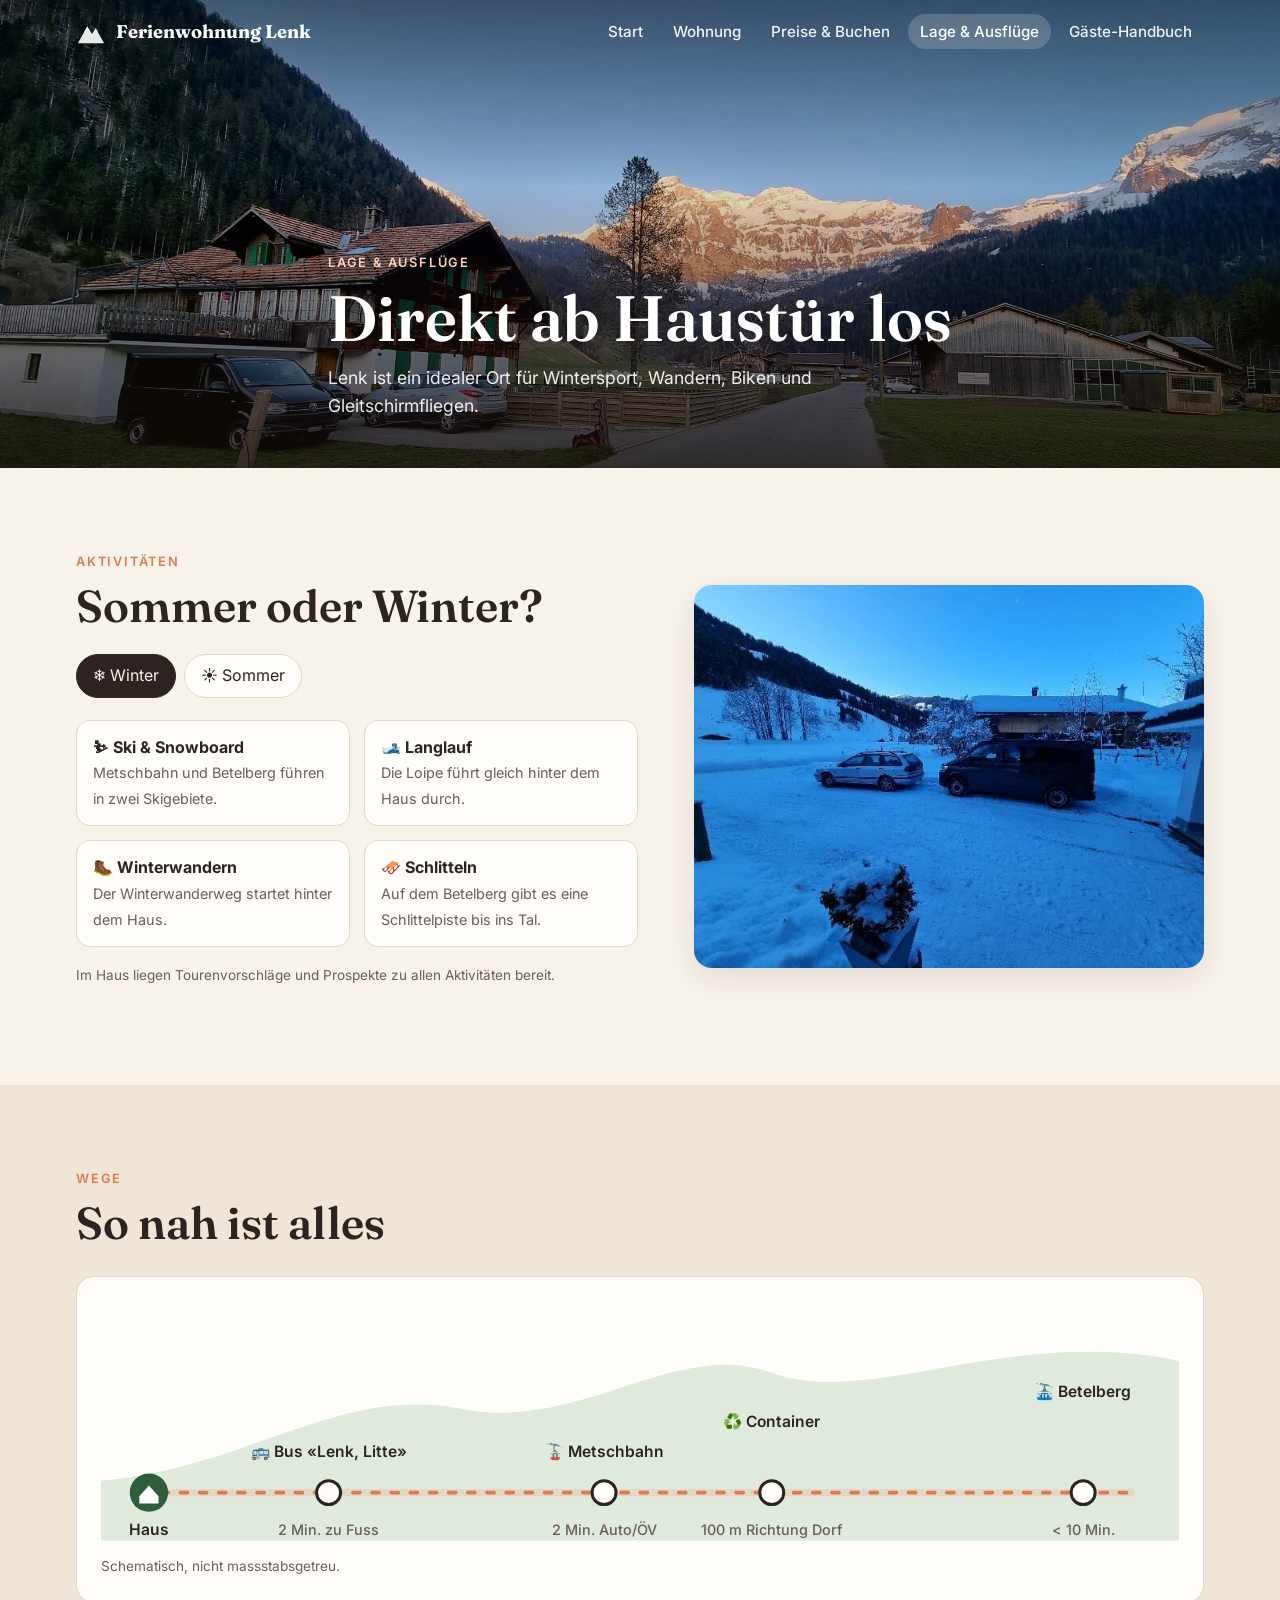
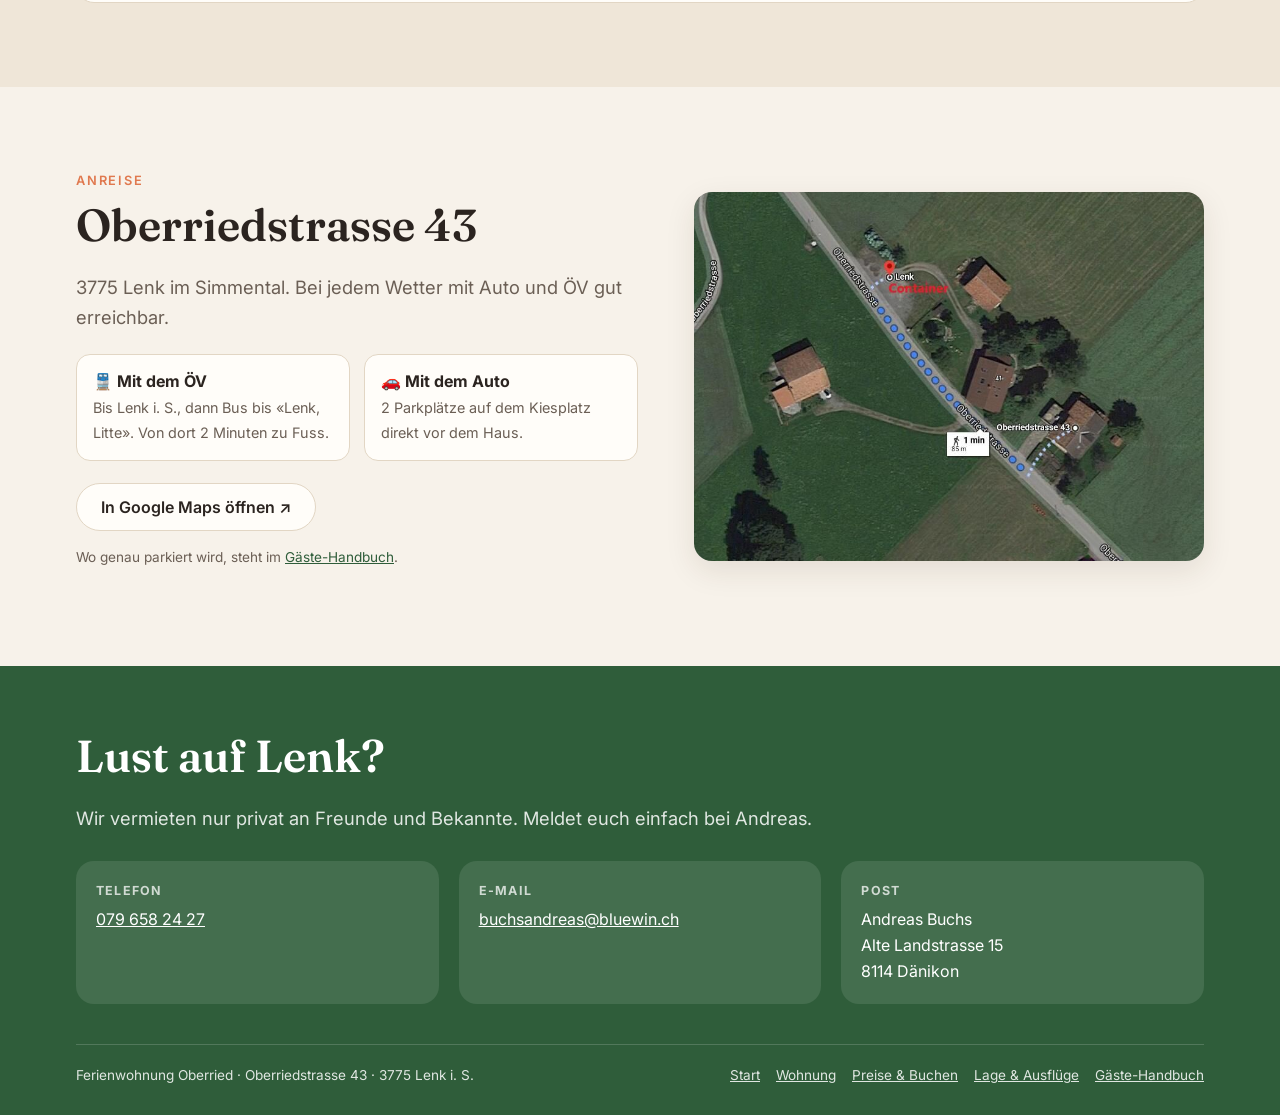
==== lage.html @ 3b45981b "Mehrseitige Webseite und Gäste-Handbuch mit Suche, Tags und Illustrationen - Aufteilung in Start, Wo" ====
<!doctype html>
<html lang="de-CH">
<head>
<meta charset="utf-8">
<meta name="viewport" content="width=device-width, initial-scale=1">
<title>Lage &amp; Ausflüge · Ferienwohnung Lenk</title>
<meta name="description" content="Oberried, Lenk im Simmental: Langlaufloipe hinter dem Haus, Metschbahn in 2 Minuten, Betelberg in unter 10 Minuten.">
<link rel="icon" href="data:image/svg+xml,<svg xmlns='http://www.w3.org/2000/svg' viewBox='0 0 64 64'><path d='M4 56 24 20l10 16 8-12 18 32Z' fill='%232f5d3a'/><path d='m24 20 6 10-6-2-6 4Z' fill='%23fff'/></svg>">
<link rel="preconnect" href="https://fonts.googleapis.com">
<link rel="preconnect" href="https://fonts.gstatic.com" crossorigin>
<link href="https://fonts.googleapis.com/css2?family=Fraunces:opsz,wght@9..144,500;9..144,600;9..144,700&family=Inter:wght@400;500;600;700&display=swap" rel="stylesheet">
<link rel="stylesheet" href="assets/css/site.css">
<style>
.dist{margin-top:28px}
.dist svg{width:100%;height:auto}
[data-season]{display:none}
.show-sommer [data-season="sommer"],.show-winter [data-season="winter"]{display:grid}
</style>
</head>
<body data-page="lage">

<header class="banner">
  <img src="assets/img/hero.jpg" alt="Blick vom Haus auf die Berge" style="object-position:60% 35%">
  <div class="wrap">
    <div class="eyebrow">Lage &amp; Ausflüge</div>
    <h1>Direkt ab Haustür los</h1>
    <p>Lenk ist ein idealer Ort für Wintersport, Wandern, Biken und Gleitschirmfliegen.</p>
  </div>
</header>

<main>
<section>
  <div class="wrap split">
    <div class="reveal">
      <div class="eyebrow">Aktivitäten</div>
      <h2>Sommer oder Winter?</h2>
      <div class="season" role="group" aria-label="Jahreszeit">
        <button type="button" data-s="winter" aria-pressed="true">❄️ Winter</button>
        <button type="button" data-s="sommer" aria-pressed="false">☀️ Sommer</button>
      </div>
      <div id="acts" class="show-winter">
        <div class="act" data-season="winter">
          <div><b>⛷ Ski &amp; Snowboard</b><span>Metschbahn und Betelberg führen in zwei Skigebiete.</span></div>
          <div><b>🎿 Langlauf</b><span>Die Loipe führt gleich hinter dem Haus durch.</span></div>
          <div><b>🥾 Winterwandern</b><span>Der Winterwanderweg startet hinter dem Haus.</span></div>
          <div><b>🛷 Schlitteln</b><span>Auf dem Betelberg gibt es eine Schlittelpiste bis ins Tal.</span></div>
        </div>
        <div class="act" data-season="sommer">
          <div><b>🥾 Wandern</b><span>Direkt ab Haus oder mit einer der beiden Bergbahnen.</span></div>
          <div><b>🚵 Biken</b><span>Bikes haben Platz im alten Stall.</span></div>
          <div><b>🪂 Gleitschirm</b><span>Lenk ist ein beliebter Startort.</span></div>
          <div><b>🏊 Hallenbad &amp; Boulder</b><span>Vergünstigt mit der Simmental Card.</span></div>
        </div>
      </div>
      <p class="small" style="margin-top:18px">Im Haus liegen Tourenvorschläge und Prospekte zu allen Aktivitäten bereit.</p>
    </div>
    <div class="photo reveal" id="seasonPhoto" data-zoom><img src="assets/img/parkplatz-winter.jpg" alt="Haus im Winter"></div>
  </div>
</section>

<section class="alt">
  <div class="wrap">
    <div class="eyebrow">Wege</div>
    <h2>So nah ist alles</h2>
    <div class="dist card reveal">
      <svg viewBox="0 0 900 200" role="img" aria-label="Distanzen ab dem Haus">
        <path d="M0 150 C120 140 200 70 300 90 S480 30 560 60 S760 20 900 50 V200 H0Z" fill="var(--green-soft)"/>
        <path d="M40 160 H860" stroke="var(--line)" stroke-width="6" stroke-linecap="round"/>
        <path d="M40 160 H860" stroke="var(--glow)" stroke-width="3" stroke-dasharray="6 10" stroke-linecap="round">
          <animate attributeName="stroke-dashoffset" from="0" to="-32" dur="1.2s" repeatCount="indefinite"/>
        </path>
        <g transform="translate(40 160)"><circle r="16" fill="var(--green)"/><path d="M-8 3 0-6 8 3v6h-16Z" fill="#fff"/></g>
        <text x="40" y="195" text-anchor="middle" class="t" style="font:600 13px Inter;fill:var(--ink)">Haus</text>
        <g transform="translate(190 160)"><circle r="10" fill="var(--card)" stroke="var(--ink)" stroke-width="2.5"/></g>
        <text x="190" y="130" text-anchor="middle" style="font:600 13px Inter;fill:var(--ink)">🚌 Bus «Lenk, Litte»</text>
        <text x="190" y="195" text-anchor="middle" style="font:500 12px Inter;fill:var(--muted)">2 Min. zu Fuss</text>
        <g transform="translate(420 160)"><circle r="10" fill="var(--card)" stroke="var(--ink)" stroke-width="2.5"/></g>
        <text x="420" y="130" text-anchor="middle" style="font:600 13px Inter;fill:var(--ink)">🚡 Metschbahn</text>
        <text x="420" y="195" text-anchor="middle" style="font:500 12px Inter;fill:var(--muted)">2 Min. Auto/ÖV</text>
        <g transform="translate(560 160)"><circle r="10" fill="var(--card)" stroke="var(--ink)" stroke-width="2.5"/></g>
        <text x="560" y="105" text-anchor="middle" style="font:600 13px Inter;fill:var(--ink)">♻️ Container</text>
        <text x="560" y="195" text-anchor="middle" style="font:500 12px Inter;fill:var(--muted)">100 m Richtung Dorf</text>
        <g transform="translate(820 160)"><circle r="10" fill="var(--card)" stroke="var(--ink)" stroke-width="2.5"/></g>
        <text x="820" y="80" text-anchor="middle" style="font:600 13px Inter;fill:var(--ink)">🚠 Betelberg</text>
        <text x="820" y="195" text-anchor="middle" style="font:500 12px Inter;fill:var(--muted)">&lt; 10 Min.</text>
      </svg>
      <p class="small" style="margin:8px 0 0">Schematisch, nicht massstabsgetreu.</p>
    </div>
  </div>
</section>

<section>
  <div class="wrap split">
    <div class="reveal">
      <div class="eyebrow">Anreise</div>
      <h2>Oberriedstrasse 43</h2>
      <p class="lead">3775 Lenk im Simmental. Bei jedem Wetter mit Auto und ÖV gut erreichbar.</p>
      <div class="act">
        <div><b>🚆 Mit dem ÖV</b><span>Bis Lenk i. S., dann Bus bis «Lenk, Litte». Von dort 2 Minuten zu Fuss.</span></div>
        <div><b>🚗 Mit dem Auto</b><span>2 Parkplätze auf dem Kiesplatz direkt vor dem Haus.</span></div>
      </div>
      <p style="margin-top:22px"><a class="btn btn-soft" href="https://www.google.com/maps/search/?api=1&query=Oberriedstrasse+43%2C+3775+Lenk" target="_blank" rel="noopener">In Google Maps öffnen ↗</a></p>
      <p class="small">Wo genau parkiert wird, steht im <a href="anleitung.html#parkieren">Gäste-Handbuch</a>.</p>
    </div>
    <div class="photo reveal" data-zoom><img src="assets/img/lageplan.jpg" alt="Luftbild mit Haus und Umgebung" loading="lazy"></div>
  </div>
</section>
</main>

<script src="assets/js/site.js"></script>
<script>
const acts=document.getElementById('acts'),ph=document.querySelector('#seasonPhoto img');
document.querySelectorAll('.season button').forEach(b=>b.onclick=()=>{
  document.querySelectorAll('.season button').forEach(x=>x.setAttribute('aria-pressed',x===b));
  acts.className='show-'+b.dataset.s;
  ph.src=b.dataset.s==='winter'?'assets/img/parkplatz-winter.jpg':'assets/img/parkplatz-sommer.jpg';
  ph.alt=b.dataset.s==='winter'?'Haus im Winter':'Haus im Sommer';
});
</script>
</body>
</html>
---- assets/css/site.css ----
:root{
  --bg:#f7f2ea; --bg-alt:#efe6d8; --card:#fffdf9; --ink:#2b2420; --muted:#6b5f55;
  --wood:#7a4a2a; --wood-l:#d9a46f; --wood-xl:#ecd2ae; --green:#2f5d3a; --green-l:#4f8a5b; --green-soft:#dfe9dc;
  --glow:#e0794f; --flame:#f2a33a; --line:#e2d6c4; --steel:#8f979c; --steel-d:#4d5357; --enamel:#7d2a26;
  --water:#6fa8d6; --water-hot:#e88a6a; --snow:#ffffff; --sky:#cfe3ef;
  --warn-bg:#fdebe2; --warn-ink:#8a3415; --ok:#2f7d46; --shadow:0 10px 30px rgba(60,40,20,.10);
  --radius:18px;
}
@media (prefers-color-scheme: dark){
  :root:not([data-theme="light"]){
    --bg:#1a1714; --bg-alt:#221e1a; --card:#2a2520; --ink:#f1e9df; --muted:#b5a898;
    --wood:#d79a6a; --wood-l:#8a5c38; --wood-xl:#4a3626; --green:#8fc59b; --green-l:#5f9c6b; --green-soft:#24362a;
    --glow:#f09a72; --flame:#f5b24a; --line:#3b342d; --steel:#6d757a; --steel-d:#a9b0b4; --enamel:#a8443d;
    --water:#4f87b3; --water-hot:#c66f52; --snow:#e8eef2; --sky:#22313b;
    --warn-bg:#3a2219; --warn-ink:#f4b08f; --ok:#7fd29a; --shadow:0 10px 30px rgba(0,0,0,.35);
  }
}
:root[data-theme="dark"]{
  --bg:#1a1714; --bg-alt:#221e1a; --card:#2a2520; --ink:#f1e9df; --muted:#b5a898;
  --wood:#d79a6a; --wood-l:#8a5c38; --wood-xl:#4a3626; --green:#8fc59b; --green-l:#5f9c6b; --green-soft:#24362a;
  --glow:#f09a72; --flame:#f5b24a; --line:#3b342d; --steel:#6d757a; --steel-d:#a9b0b4; --enamel:#a8443d;
  --water:#4f87b3; --water-hot:#c66f52; --snow:#e8eef2; --sky:#22313b;
  --warn-bg:#3a2219; --warn-ink:#f4b08f; --ok:#7fd29a; --shadow:0 10px 30px rgba(0,0,0,.35);
}
*{box-sizing:border-box}
html{scroll-behavior:smooth;scroll-padding-top:80px}
body{margin:0;background:var(--bg);color:var(--ink);font:16px/1.6 Inter,system-ui,sans-serif;-webkit-font-smoothing:antialiased}
img{max-width:100%;display:block}
a{color:var(--green)}
h1,h2,h3{font-family:Fraunces,Georgia,serif;line-height:1.15;margin:0 0 .5em;font-weight:600}
h2{font-size:clamp(1.9rem,4vw,2.8rem)}
h3{font-size:1.3rem}
.wrap{max-width:1160px;margin:0 auto;padding:0 16px}
section{padding:84px 0}
.eyebrow{font-size:.8rem;letter-spacing:.14em;text-transform:uppercase;color:var(--glow);font-weight:600;margin-bottom:.6em}
.lead{font-size:1.15rem;color:var(--muted);max-width:62ch}
.small{font-size:.85rem;color:var(--muted)}
.alt{background:var(--bg-alt)}

/* ---------- Nav ---------- */
.nav{position:fixed;inset:0 0 auto 0;z-index:50;transition:background .3s,box-shadow .3s}
.nav .wrap{display:flex;align-items:center;gap:16px;height:64px}
.brand{display:flex;align-items:center;gap:10px;font-family:Fraunces,serif;font-weight:700;font-size:1.15rem;color:#fff;text-decoration:none;margin-right:auto;white-space:nowrap}
.brand svg{width:30px;height:30px}
.nav ul{display:flex;gap:6px;list-style:none;margin:0;padding:0}
.nav a.l{color:#fff;text-decoration:none;font-weight:500;font-size:.95rem;padding:8px 12px;border-radius:999px;opacity:.92}
.nav a.l:hover{opacity:1;background:rgba(255,255,255,.12)}
.nav a.l[aria-current="page"]{background:rgba(255,255,255,.18);opacity:1}
.nav a.l.cta{background:var(--glow);color:#fff}
.nav.solid,.solid-nav .nav{background:color-mix(in srgb,var(--bg) 92%,transparent);backdrop-filter:blur(10px);box-shadow:0 1px 0 var(--line)}
.nav.solid .brand,.nav.solid a.l,.solid-nav .nav .brand,.solid-nav .nav a.l{color:var(--ink)}
.nav.solid a.l:hover,.solid-nav .nav a.l:hover{background:var(--bg-alt)}
.nav.solid a.l[aria-current="page"],.solid-nav .nav a.l[aria-current="page"]{background:var(--bg-alt);color:var(--wood)}
.nav.solid a.l.cta,.solid-nav .nav a.l.cta{background:var(--glow);color:#fff}
.menu-btn{display:none;background:none;border:0;font-size:1.6rem;cursor:pointer;color:#fff}
.nav.solid .menu-btn,.solid-nav .menu-btn{color:var(--ink)}
@media (max-width:900px){
  .menu-btn{display:block}
  .nav ul{position:absolute;top:64px;left:0;right:0;flex-direction:column;gap:0;background:var(--bg);box-shadow:var(--shadow);display:none;padding:8px}
  .nav ul.open{display:flex}
  .nav ul a.l{display:block;color:var(--ink)!important;border-radius:10px;padding:12px 14px}
}

/* ---------- Buttons ---------- */
.btn{display:inline-flex;align-items:center;gap:8px;border:0;border-radius:999px;padding:13px 24px;font:600 1rem Inter,sans-serif;text-decoration:none;cursor:pointer;transition:transform .15s,box-shadow .15s,background .15s}
.btn:hover{transform:translateY(-2px)}
.btn-primary{background:var(--glow);color:#fff;box-shadow:0 8px 24px rgba(224,121,79,.3)}
.btn-ghost{background:rgba(255,255,255,.14);color:#fff;border:1px solid rgba(255,255,255,.5)}
.btn-soft{background:var(--card);color:var(--ink);border:1px solid var(--line)}
.btn:disabled{opacity:.55;cursor:not-allowed;transform:none;box-shadow:none}
.btn-sm{padding:8px 14px;font-size:.88rem}

/* ---------- Hero (Startseite) ---------- */
.hero{position:relative;min-height:100svh;display:flex;align-items:flex-end;color:#fff;padding:0 0 9vh;overflow:hidden;isolation:isolate}
.hero>img{position:absolute;inset:0;width:100%;height:100%;object-fit:cover;object-position:60% 40%;z-index:-2;transform:scale(1.05);animation:zoom 18s ease-out forwards}
@keyframes zoom{to{transform:scale(1)}}
.hero::after{content:"";position:absolute;inset:0;z-index:-1;background:linear-gradient(180deg,rgba(0,0,0,.45) 0%,rgba(0,0,0,0) 30%,rgba(0,0,0,.15) 55%,rgba(20,12,6,.78) 100%)}
.hero h1{font-size:clamp(2.6rem,7vw,5.2rem);max-width:13ch;margin-bottom:.25em;text-shadow:0 2px 20px rgba(0,0,0,.3)}
.hero p.sub{font-family:Fraunces,serif;font-style:italic;font-size:clamp(1.15rem,2.4vw,1.5rem);margin:0 0 1.6em;opacity:.95}
.pill-row{display:flex;flex-wrap:wrap;gap:10px;margin-bottom:28px}
.pill{background:rgba(255,255,255,.16);border:1px solid rgba(255,255,255,.35);backdrop-filter:blur(6px);padding:6px 14px;border-radius:999px;font-size:.9rem}
.private{position:absolute;top:84px;right:16px;background:var(--green);color:#fff;font-size:.8rem;font-weight:600;padding:6px 12px;border-radius:999px}
:root[data-theme="dark"] .private{color:#14251a}
@media (prefers-color-scheme: dark){:root:not([data-theme="light"]) .private{color:#14251a}}

/* ---------- Banner (Unterseiten) ---------- */
.banner{position:relative;min-height:52vh;display:flex;align-items:flex-end;color:#fff;padding:120px 0 48px;isolation:isolate;overflow:hidden}
.banner>img{position:absolute;inset:0;width:100%;height:100%;object-fit:cover;z-index:-2}
.banner::after{content:"";position:absolute;inset:0;z-index:-1;background:linear-gradient(180deg,rgba(0,0,0,.5),rgba(0,0,0,.1) 40%,rgba(20,12,6,.75))}
.banner h1{font-size:clamp(2.3rem,6vw,4rem);margin:0}
.banner p{max-width:56ch;font-size:1.1rem;opacity:.92;margin:.5em 0 0}
.banner .eyebrow{color:#ffd2bd}

/* ---------- Layout-Bausteine ---------- */
.split{display:grid;grid-template-columns:1.1fr 1fr;gap:56px;align-items:center}
@media (max-width:860px){.split{grid-template-columns:1fr;gap:32px}}
.photo{border-radius:var(--radius);overflow:hidden;box-shadow:var(--shadow)}
.photo img{width:100%;height:100%;object-fit:cover}
.quote{border-left:3px solid var(--glow);padding-left:16px;font-family:Fraunces,serif;font-style:italic;font-size:1.1rem;color:var(--muted);margin:24px 0 0}
.facts{display:grid;grid-template-columns:repeat(4,1fr);gap:16px;margin-top:56px}
@media (max-width:760px){.facts{grid-template-columns:repeat(2,1fr)}}
.fact{background:var(--card);border:1px solid var(--line);border-radius:var(--radius);padding:20px}
.fact b{display:block;font-family:Fraunces,serif;font-size:2rem;color:var(--wood);line-height:1.1}
.fact span{color:var(--muted);font-size:.92rem}
.grid3{display:grid;grid-template-columns:repeat(3,1fr);gap:20px;margin-top:40px}
@media (max-width:900px){.grid3{grid-template-columns:repeat(2,1fr)}}
@media (max-width:560px){.grid3{grid-template-columns:1fr}}
.card{background:var(--card);border:1px solid var(--line);border-radius:var(--radius);padding:24px}
.card .ic{font-size:1.8rem;margin-bottom:8px}
.card p{margin:0;color:var(--muted)}
a.card{text-decoration:none;color:inherit;transition:transform .2s,box-shadow .2s,border-color .2s;display:block}
a.card:hover{transform:translateY(-4px);box-shadow:var(--shadow);border-color:var(--glow)}
.teaser{padding:0;overflow:hidden}
.teaser img{aspect-ratio:16/10;object-fit:cover;width:100%}
.teaser .in{padding:20px 22px 24px}
.teaser .more{display:inline-block;margin-top:12px;color:var(--glow);font-weight:600}
.gallery{display:grid;grid-template-columns:2fr 1fr 1fr;grid-template-rows:240px 240px;gap:12px;margin-top:40px}
.gallery figure{margin:0;border-radius:14px;overflow:hidden;position:relative}
.gallery figure:first-child{grid-row:span 2}
.gallery img{width:100%;height:100%;object-fit:cover;transition:transform .5s;cursor:zoom-in}
.gallery figure:hover img{transform:scale(1.04)}
.gallery figcaption{position:absolute;left:10px;bottom:10px;background:rgba(0,0,0,.55);color:#fff;font-size:.8rem;padding:3px 10px;border-radius:999px}
@media (max-width:700px){.gallery{grid-template-columns:1fr 1fr;grid-template-rows:220px 150px 150px}.gallery figure:first-child{grid-column:span 2;grid-row:auto}}
.note{background:var(--green-soft);border-radius:12px;padding:14px 16px;font-size:.93rem;margin-top:16px}
.tbl{width:100%;border-collapse:collapse;font-size:.95rem}
.tbl td{padding:9px 0;border-top:1px solid var(--line)}
.tbl td:last-child{text-align:right;font-weight:600}

/* Guide-Teaser auf der Startseite */
.guide-band{display:grid;grid-template-columns:1fr 1.1fr;gap:48px;align-items:center;background:var(--card);border:1px solid var(--line);border-radius:28px;padding:40px;box-shadow:var(--shadow)}
@media (max-width:860px){.guide-band{grid-template-columns:1fr;padding:24px}}
.guide-band ul{padding:0;list-style:none;margin:18px 0 24px}
.guide-band li{padding:6px 0 6px 28px;position:relative}
.guide-band li::before{content:"✓";position:absolute;left:0;color:var(--green);font-weight:700}

/* Preise */
.price-grid{display:grid;grid-template-columns:1fr 1fr;gap:24px;margin-top:40px}
@media (max-width:860px){.price-grid{grid-template-columns:1fr}}
.price-card{background:var(--card);border:1px solid var(--line);border-radius:var(--radius);padding:28px;box-shadow:var(--shadow)}
.price-big{display:flex;gap:28px;flex-wrap:wrap;margin:8px 0 18px}
.price-big div b{font-family:Fraunces,serif;font-size:2.6rem;color:var(--wood);line-height:1}
.price-big div span{display:block;color:var(--muted);font-size:.9rem}
.calc label,.avail label{display:block;font-size:.85rem;font-weight:600;color:var(--muted);margin-bottom:4px}
.calc .row{display:grid;grid-template-columns:repeat(3,1fr);gap:12px;margin-bottom:16px}
.calc input,.avail input,.avail select{width:100%;padding:11px 12px;border-radius:10px;border:1px solid var(--line);background:var(--bg);color:var(--ink);font:inherit}
.calc .total{display:flex;justify-content:space-between;align-items:baseline;border-top:2px solid var(--ink);padding-top:12px;margin-top:6px}
.calc .total b{font-family:Fraunces,serif;font-size:1.9rem}
.avail{position:relative;background:var(--card);border:1px dashed var(--line);border-radius:var(--radius);padding:28px;margin-top:32px}
.avail .row{display:grid;grid-template-columns:1fr 1fr 1fr auto;gap:12px;align-items:end}
.avail .row>*,.calc .row>*{min-width:0}
@media (max-width:760px){.avail .row{grid-template-columns:1fr 1fr}.avail .row .btn{grid-column:span 2;justify-content:center}}
@media (max-width:420px){.avail{padding:24px 16px}}
.avail fieldset{border:0;padding:0;margin:0;min-width:0}
.avail fieldset:disabled input,.avail fieldset:disabled select{opacity:.6}
.soon{position:absolute;top:-13px;left:24px;background:var(--glow);color:#fff;font-size:.78rem;font-weight:700;letter-spacing:.06em;text-transform:uppercase;padding:4px 12px;border-radius:999px}

/* Lage */
.act{display:grid;grid-template-columns:repeat(2,1fr);gap:14px;margin-top:22px}
@media (max-width:520px){.act{grid-template-columns:1fr}}
.act div{background:var(--card);border:1px solid var(--line);border-radius:14px;padding:14px 16px}
.act b{display:block}
.act span{color:var(--muted);font-size:.9rem}
.season{display:flex;gap:8px;margin:20px 0 0}
.season button{border:1px solid var(--line);background:var(--card);color:var(--ink);padding:8px 16px;border-radius:999px;font:inherit;cursor:pointer}
.season button[aria-pressed="true"]{background:var(--ink);color:var(--bg);border-color:var(--ink)}

/* Footer */
.site-foot{background:var(--green);color:#fff;padding:64px 0 28px}
:root[data-theme="dark"] .site-foot{background:#1f3326}
@media (prefers-color-scheme: dark){:root:not([data-theme="light"]) .site-foot{background:#1f3326}}
.site-foot a{color:#fff}
.site-foot h2{color:#fff}
.site-foot .lead{color:rgba(255,255,255,.85)}
.foot-grid{display:grid;grid-template-columns:repeat(3,1fr);gap:20px;margin-top:28px}
@media (max-width:760px){.foot-grid{grid-template-columns:1fr}}
.foot-grid div{background:rgba(255,255,255,.1);border-radius:var(--radius);padding:20px}
.foot-grid b{display:block;font-size:.78rem;letter-spacing:.1em;text-transform:uppercase;opacity:.75;margin-bottom:6px}
.foot-bottom{display:flex;justify-content:space-between;flex-wrap:wrap;gap:12px;margin-top:40px;padding-top:20px;border-top:1px solid rgba(255,255,255,.2);font-size:.85rem;opacity:.85}
.foot-bottom nav{display:flex;gap:16px;flex-wrap:wrap}

/* Lightbox */
.lb{position:fixed;inset:0;background:rgba(0,0,0,.88);display:none;align-items:center;justify-content:center;z-index:100;padding:16px;cursor:zoom-out}
.lb.on{display:flex}
.lb img{max-height:90vh;border-radius:10px}

.reveal{opacity:0;transform:translateY(24px);transition:opacity .7s,transform .7s}
.reveal.in{opacity:1;transform:none}
@media (prefers-reduced-motion:reduce){.reveal{opacity:1;transform:none}.hero>img{animation:none}*{animation-duration:.01ms!important;transition-duration:.01ms!important}}

/* ================= Illustrationen (gemeinsam) ================= */
.il{width:100%;height:auto;display:block;overflow:hidden;border-radius:16px}
.il .s{stroke:var(--ink);stroke-width:2.5;stroke-linecap:round;stroke-linejoin:round}
.il .t{font:600 13px Inter,sans-serif;fill:var(--ink)}
.il .tm{font:500 11.5px Inter,sans-serif;fill:var(--muted)}
.il .tw{font:700 12px Inter,sans-serif;fill:#fff}
.il .hl{opacity:0;transition:opacity .3s}
.il .hl.on{opacity:1;animation:pulse 1.4s ease-in-out infinite}
@keyframes pulse{50%{opacity:.35}}
@keyframes flick{0%,100%{transform:scaleY(1) skewX(0)}30%{transform:scaleY(1.12) skewX(-4deg)}60%{transform:scaleY(.92) skewX(3deg)}}
@keyframes rise{0%{transform:translateY(0);opacity:0}20%{opacity:.9}100%{transform:translateY(-46px);opacity:0}}
@keyframes smoke{0%{transform:translate(0,0) scale(.6);opacity:0}25%{opacity:.6}100%{transform:translate(14px,-60px) scale(1.6);opacity:0}}
@keyframes drip{0%{transform:translateY(0);opacity:1}100%{transform:translateY(26px);opacity:0}}
.il .flame{transform-box:fill-box;transform-origin:50% 100%;animation:flick .9s ease-in-out infinite}
.il .flame:nth-child(2){animation-delay:.25s;animation-duration:1.1s}
.il .flame:nth-child(3){animation-delay:.5s;animation-duration:.8s}
.il .wave{animation:rise 2.4s ease-in infinite}
.il .wave:nth-child(2){animation-delay:.8s}.il .wave:nth-child(3){animation-delay:1.6s}
.il .puff{transform-box:fill-box;transform-origin:center;animation:smoke 3s ease-out infinite}
.il .puff:nth-child(2){animation-delay:1s}.il .puff:nth-child(3){animation-delay:2s}
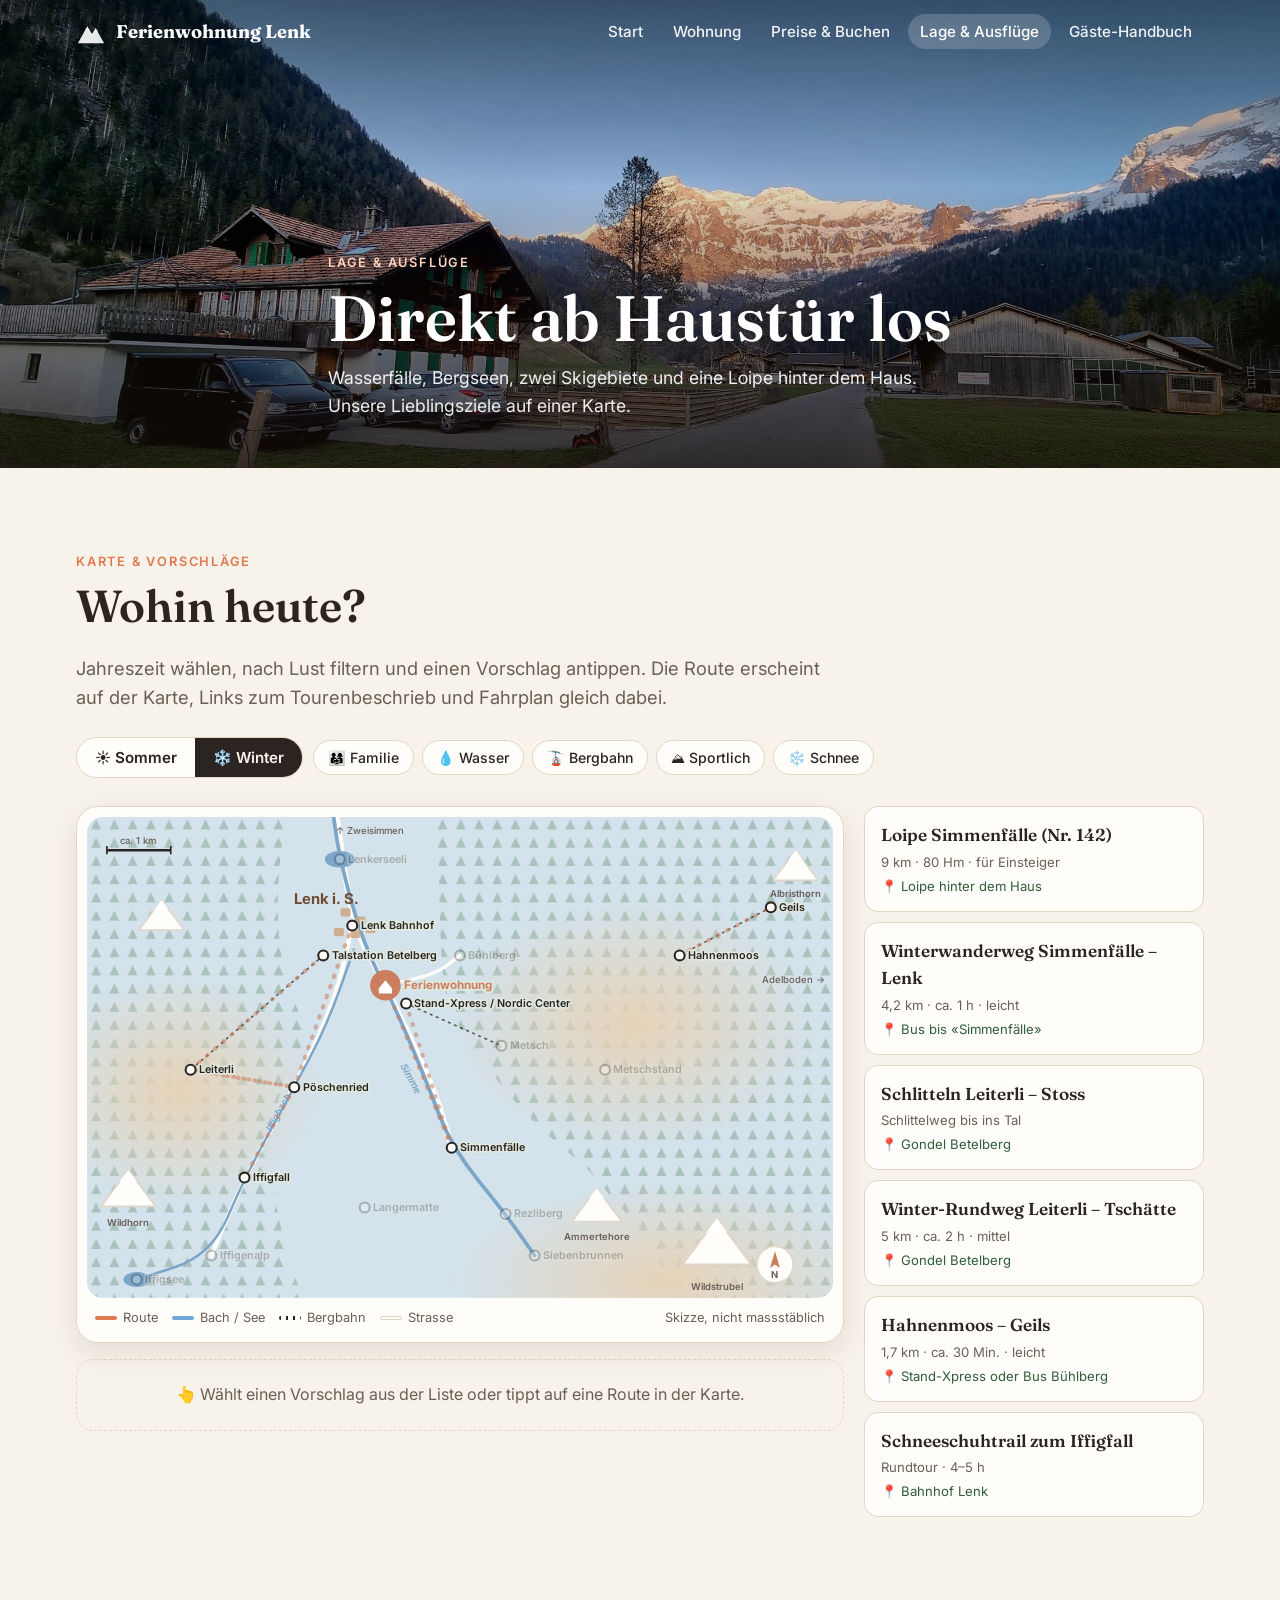
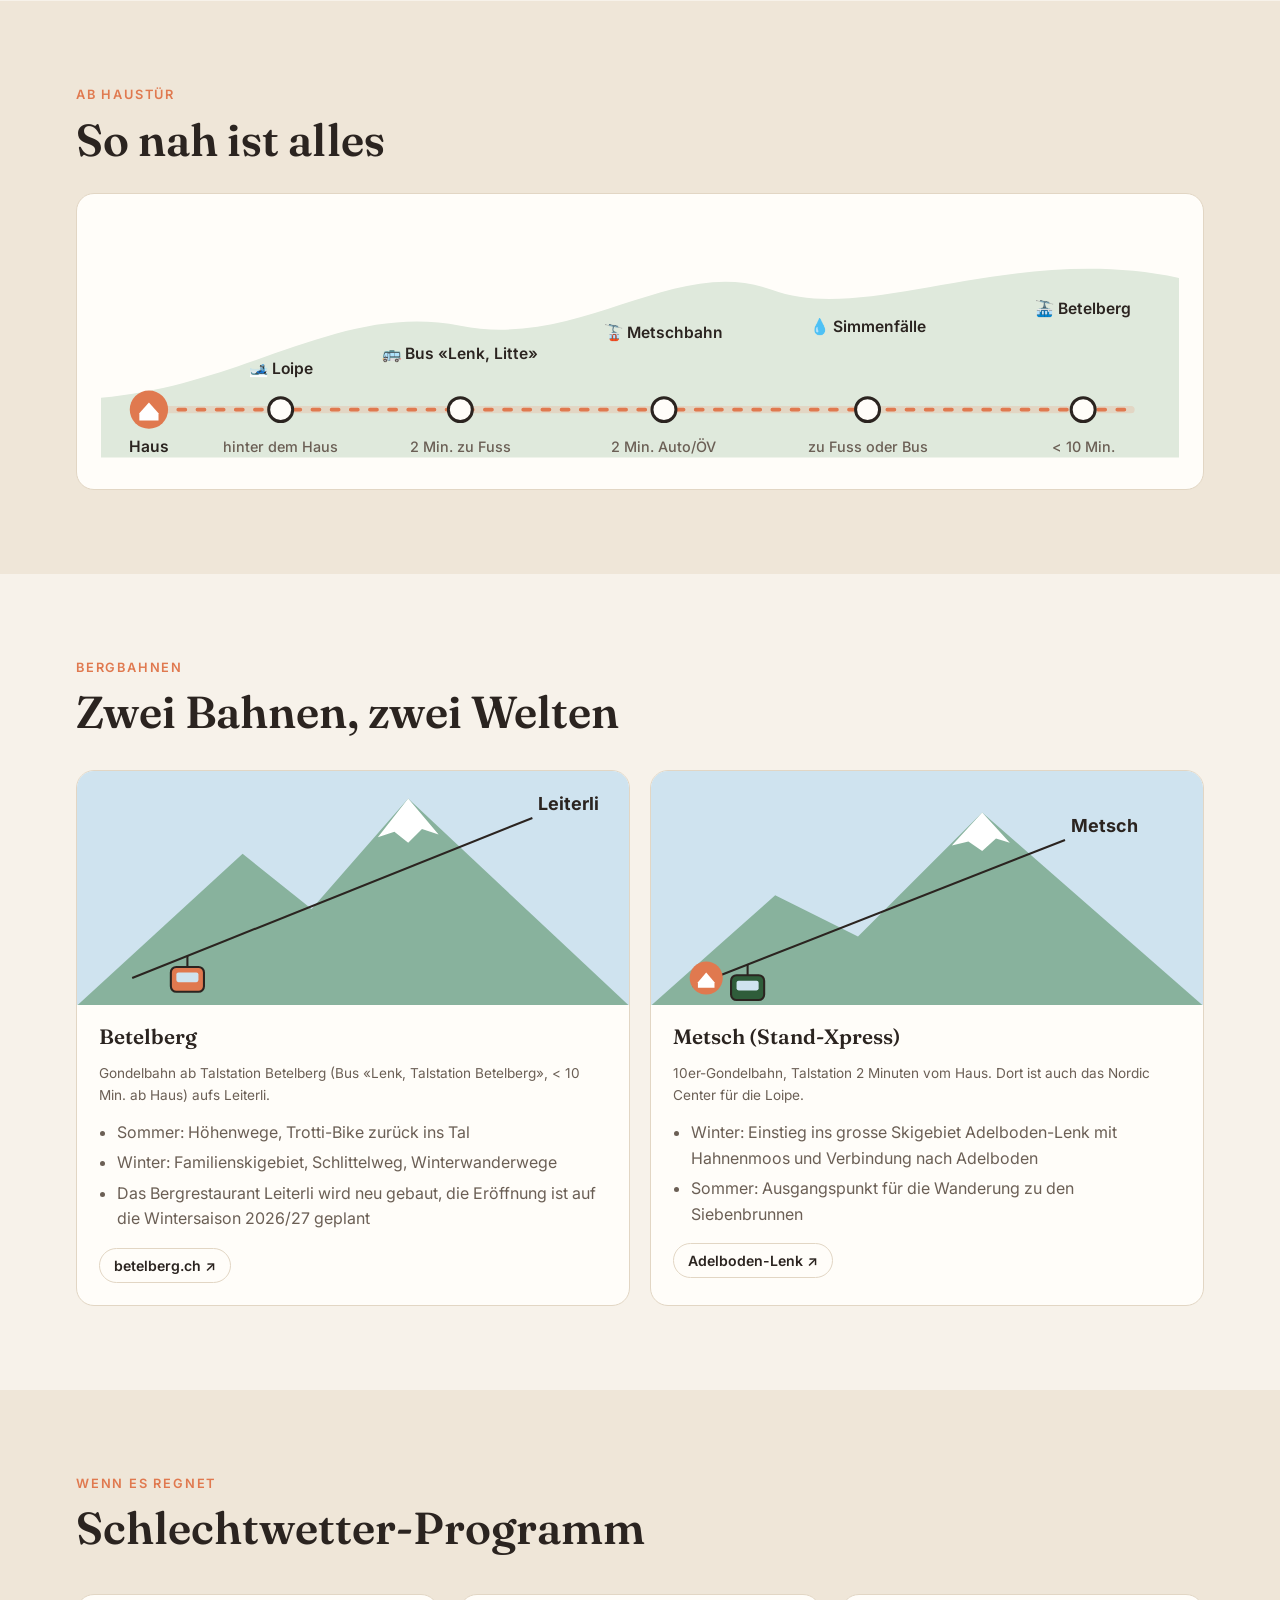
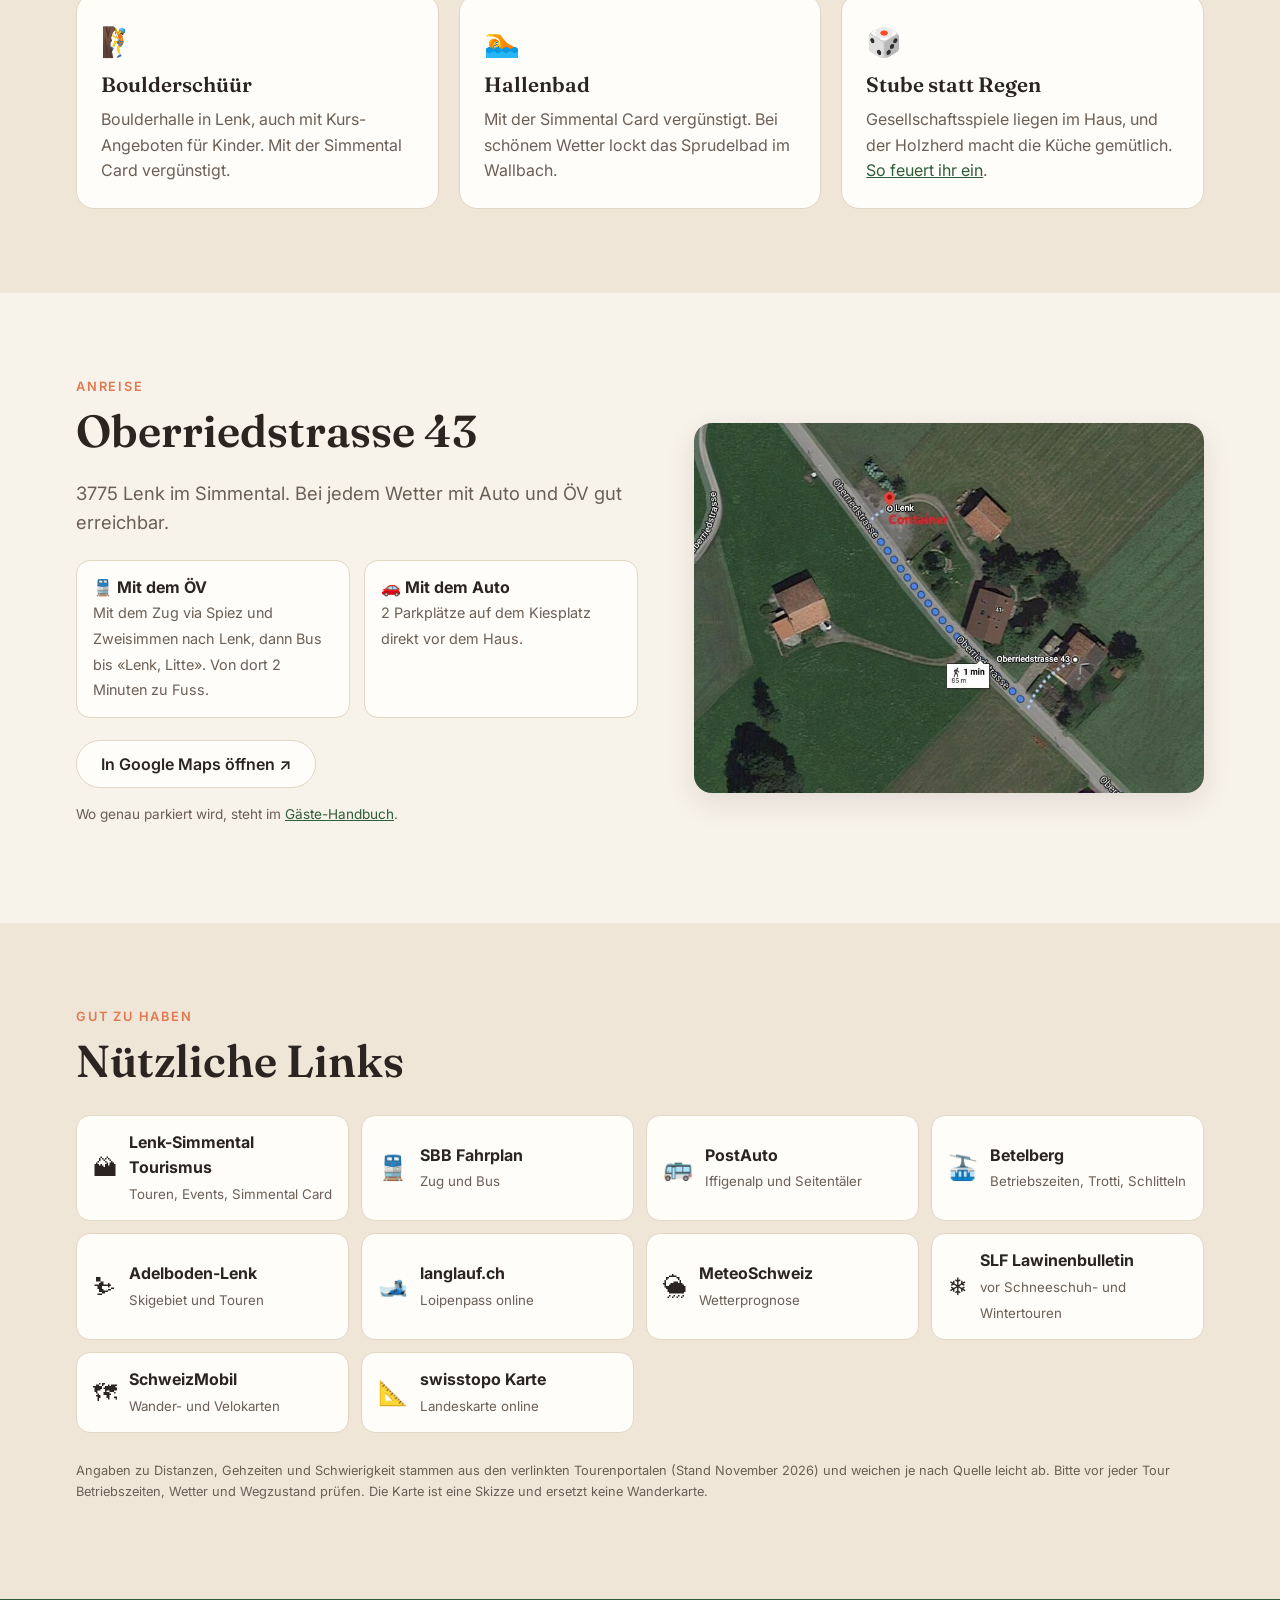
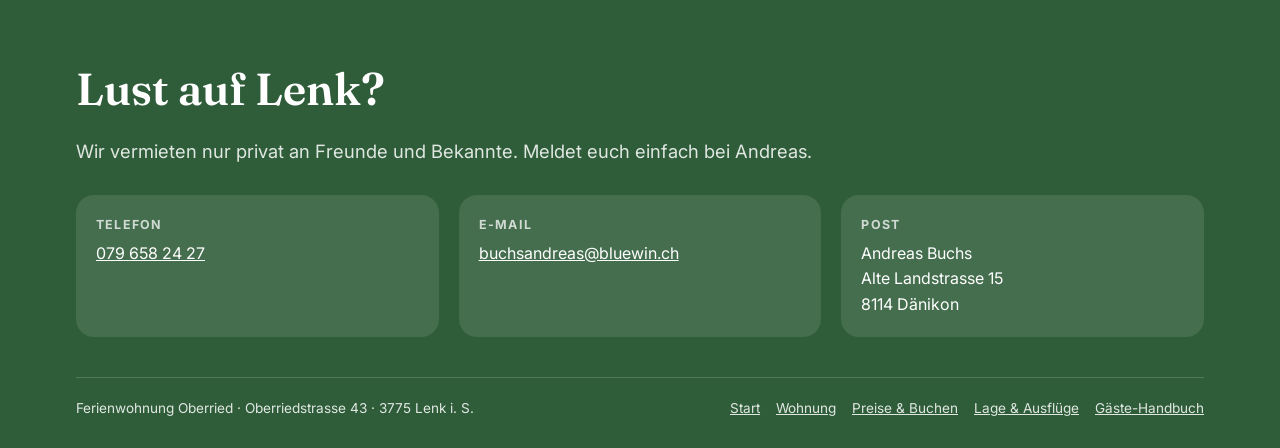
==== commit ddd5b6ec: "Lage & Ausflüge: interaktive Talkarte, 14 Tourenvorschläge, Bergbahnen und Links - Gezeichnete Talka" ====
--- a/lage.html
+++ b/lage.html
@@ -4,17 +4,90 @@
 <meta charset="utf-8">
 <meta name="viewport" content="width=device-width, initial-scale=1">
 <title>Lage &amp; Ausflüge · Ferienwohnung Lenk</title>
-<meta name="description" content="Oberried, Lenk im Simmental: Langlaufloipe hinter dem Haus, Metschbahn in 2 Minuten, Betelberg in unter 10 Minuten.">
+<meta name="description" content="Talkarte und Ausflugstipps rund um Lenk: Simmenfälle, Siebenbrunnen, Iffigfall, Betelberg, Metsch, Langlauf und Winterwandern.">
 <link rel="icon" href="data:image/svg+xml,<svg xmlns='http://www.w3.org/2000/svg' viewBox='0 0 64 64'><path d='M4 56 24 20l10 16 8-12 18 32Z' fill='%232f5d3a'/><path d='m24 20 6 10-6-2-6 4Z' fill='%23fff'/></svg>">
 <link rel="preconnect" href="https://fonts.googleapis.com">
 <link rel="preconnect" href="https://fonts.gstatic.com" crossorigin>
 <link href="https://fonts.googleapis.com/css2?family=Fraunces:opsz,wght@9..144,500;9..144,600;9..144,700&family=Inter:wght@400;500;600;700&display=swap" rel="stylesheet">
 <link rel="stylesheet" href="assets/css/site.css">
 <style>
-.dist{margin-top:28px}
-.dist svg{width:100%;height:auto}
-[data-season]{display:none}
-.show-sommer [data-season="sommer"],.show-winter [data-season="winter"]{display:grid}
+/* ---------- Karte ---------- */
+.map-wrap{display:grid;grid-template-columns:1fr 340px;gap:20px;margin-top:28px;align-items:start}
+@media (max-width:980px){.map-wrap{grid-template-columns:1fr}}
+.map-card{background:var(--card);border:1px solid var(--line);border-radius:22px;padding:10px;box-shadow:var(--shadow);position:sticky;top:80px}
+@media (max-width:980px){.map-card{position:static}}
+.mp{width:100%;height:auto;display:block;border-radius:16px}
+.mp text{font-family:Inter,sans-serif}
+.mp-label{font-size:13px;font-weight:600;fill:var(--ink);paint-order:stroke;stroke:var(--green-soft);stroke-width:4px;stroke-linejoin:round;transition:opacity .3s}
+.mp-label-home{fill:var(--glow);font-size:14px;font-weight:700}
+.mp-small{font-size:11.5px;fill:var(--muted);font-weight:500}
+.mp-town{font:700 18px Fraunces,serif;fill:var(--wood)}
+.mp-water{font:italic 600 12px Inter;fill:var(--water)}
+.mp-peak{font:600 11.5px Inter;fill:var(--muted)}
+.mp-lift path{stroke:var(--ink);stroke-width:2;stroke-dasharray:2 6;stroke-linecap:round;fill:none;opacity:.7}
+.mp-pin circle{fill:var(--card);stroke:var(--ink);stroke-width:2.5;transition:opacity .3s}
+.mp-pin.dim,.mp-label.dim{opacity:.28}
+.mp-ring{animation:ring 2s ease-out infinite;transform-box:fill-box;transform-origin:center}
+@keyframes ring{from{transform:scale(1);opacity:.8}to{transform:scale(2.2);opacity:0}}
+.mp-route{fill:none;stroke:var(--glow);stroke-width:5;stroke-linecap:round;stroke-linejoin:round;opacity:0;stroke-dasharray:1 12;transition:opacity .3s,stroke-width .3s;pointer-events:none}
+.mp-route.vis{opacity:.55;pointer-events:stroke;cursor:pointer}
+.mp-route.vis:hover{opacity:.9}
+.mp-route.sel{opacity:1;stroke-width:7;stroke-dasharray:14 10;animation:march 1s linear infinite}
+@keyframes march{to{stroke-dashoffset:-24}}
+.mp.winter{filter:saturate(.75)}
+.mp.winter rect:first-of-type{fill:var(--sky)}
+.map-legend{display:flex;flex-wrap:wrap;gap:14px;font-size:.8rem;color:var(--muted);padding:10px 8px 4px}
+.map-legend i{display:inline-block;width:22px;height:4px;border-radius:2px;vertical-align:middle;margin-right:6px}
+
+.filters{display:flex;flex-wrap:wrap;gap:10px;align-items:center;margin-top:24px}
+.seg{display:inline-flex;border:1px solid var(--line);border-radius:999px;overflow:hidden;background:var(--card)}
+.seg button{border:0;background:none;color:var(--ink);font:600 .95rem Inter;padding:10px 18px;cursor:pointer}
+.seg button[aria-pressed="true"]{background:var(--ink);color:var(--bg)}
+#typeChips{display:flex;flex-wrap:wrap;gap:8px}
+.tchip{border:1px solid var(--line);background:var(--card);color:var(--ink);font:500 .88rem Inter;padding:8px 14px;border-radius:999px;cursor:pointer}
+.tchip[aria-pressed="true"]{background:var(--glow);border-color:var(--glow);color:#fff}
+
+.tour-list{display:flex;flex-direction:column;gap:10px}
+.tour{text-align:left;display:flex;flex-direction:column;gap:3px;background:var(--card);border:1px solid var(--line);border-radius:14px;padding:14px 16px;cursor:pointer;font:inherit;color:inherit;transition:border-color .2s,transform .2s}
+.tour:hover{border-color:var(--glow);transform:translateX(3px)}
+.tour.sel{border-color:var(--glow);box-shadow:inset 4px 0 0 var(--glow)}
+.tour b{font-family:Fraunces,serif;font-size:1.08rem;font-weight:600}
+.tour .tm{font-size:.82rem;color:var(--muted)}
+.tour .st{font-size:.82rem;color:var(--green)}
+
+#tourDetail{margin-top:16px}
+.td{background:var(--card);border:1px solid var(--line);border-radius:18px;padding:22px}
+.td-head{display:flex;align-items:start;gap:12px}
+.td-head h3{margin:0;font-size:1.5rem}
+.td-x{margin-left:auto;border:0;background:var(--bg-alt);color:var(--ink);border-radius:999px;width:32px;height:32px;cursor:pointer;flex:none}
+.td-meta{display:flex;flex-wrap:wrap;gap:6px;margin:12px 0}
+.td-meta span{background:var(--bg-alt);border-radius:999px;padding:4px 11px;font-size:.84rem;font-weight:500}
+.td-meta .ty{background:var(--green-soft)}
+.td-note{background:var(--warn-bg);color:var(--warn-ink);border-radius:10px;padding:10px 14px;font-size:.9rem}
+.td-links{display:flex;flex-wrap:wrap;gap:8px;margin-top:14px}
+.td-empty{color:var(--muted);text-align:center;padding:22px;border:1px dashed var(--line);border-radius:18px;margin:0}
+.fade{animation:fin .3s ease}@keyframes fin{from{opacity:0;transform:translateY(6px)}}
+
+/* Bergbahnen */
+.lifts{display:grid;grid-template-columns:1fr 1fr;gap:20px;margin-top:32px}
+@media (max-width:760px){.lifts{grid-template-columns:1fr}}
+.lift{background:var(--card);border:1px solid var(--line);border-radius:var(--radius);overflow:hidden}
+.lift svg{display:block;width:100%;height:auto}
+.lift .in{padding:20px 22px 22px}
+.lift ul{margin:10px 0 16px;padding-left:1.1em;color:var(--muted)}
+.lift li{margin:.3em 0}
+.gondola{animation:glide 9s ease-in-out infinite alternate}
+@keyframes glide{from{transform:translate(0,0)}to{transform:translate(var(--gx),var(--gy))}}
+
+/* Links */
+.links{display:grid;grid-template-columns:repeat(auto-fill,minmax(240px,1fr));gap:12px;margin-top:28px}
+.links a{display:flex;gap:12px;align-items:center;text-decoration:none;color:inherit;background:var(--card);border:1px solid var(--line);border-radius:14px;padding:14px 16px;transition:border-color .2s}
+.links a:hover{border-color:var(--glow)}
+.links span{font-size:1.5rem}
+.links b{display:block}
+.links small{color:var(--muted)}
+.src{font-size:.8rem;color:var(--muted);margin-top:28px}
+.src a{color:var(--muted)}
 </style>
 </head>
 <body data-page="lage">
@@ -24,67 +97,130 @@
   <div class="wrap">
     <div class="eyebrow">Lage &amp; Ausflüge</div>
     <h1>Direkt ab Haustür los</h1>
-    <p>Lenk ist ein idealer Ort für Wintersport, Wandern, Biken und Gleitschirmfliegen.</p>
+    <p>Wasserfälle, Bergseen, zwei Skigebiete und eine Loipe hinter dem Haus. Unsere Lieblingsziele auf einer Karte.</p>
   </div>
 </header>
 
 <main>
 <section>
-  <div class="wrap split">
-    <div class="reveal">
-      <div class="eyebrow">Aktivitäten</div>
-      <h2>Sommer oder Winter?</h2>
-      <div class="season" role="group" aria-label="Jahreszeit">
-        <button type="button" data-s="winter" aria-pressed="true">❄️ Winter</button>
-        <button type="button" data-s="sommer" aria-pressed="false">☀️ Sommer</button>
-      </div>
-      <div id="acts" class="show-winter">
-        <div class="act" data-season="winter">
-          <div><b>⛷ Ski &amp; Snowboard</b><span>Metschbahn und Betelberg führen in zwei Skigebiete.</span></div>
-          <div><b>🎿 Langlauf</b><span>Die Loipe führt gleich hinter dem Haus durch.</span></div>
-          <div><b>🥾 Winterwandern</b><span>Der Winterwanderweg startet hinter dem Haus.</span></div>
-          <div><b>🛷 Schlitteln</b><span>Auf dem Betelberg gibt es eine Schlittelpiste bis ins Tal.</span></div>
+  <div class="wrap">
+    <div class="eyebrow">Karte &amp; Vorschläge</div>
+    <h2>Wohin heute?</h2>
+    <p class="lead">Jahreszeit wählen, nach Lust filtern und einen Vorschlag antippen. Die Route erscheint auf der Karte, Links zum Tourenbeschrieb und Fahrplan gleich dabei.</p>
+    <div class="filters">
+      <div class="seg" role="group" aria-label="Jahreszeit">
+        <button data-season-btn="sommer" aria-pressed="false">☀️ Sommer</button>
+        <button data-season-btn="winter" aria-pressed="false">❄️ Winter</button>
+      </div>
+      <div id="typeChips" role="group" aria-label="Art"></div>
+    </div>
+    <div class="map-wrap">
+      <div>
+        <div class="map-card">
+          <div id="tourMap"></div>
+          <div class="map-legend">
+            <span><i style="background:var(--glow)"></i>Route</span>
+            <span><i style="background:var(--water)"></i>Bach / See</span>
+            <span><i style="background:repeating-linear-gradient(90deg,var(--ink) 0 2px,transparent 2px 7px)"></i>Bergbahn</span>
+            <span><i style="background:var(--card);border:1px solid var(--line)"></i>Strasse</span>
+            <span style="margin-left:auto">Skizze, nicht massstäblich</span>
+          </div>
         </div>
-        <div class="act" data-season="sommer">
-          <div><b>🥾 Wandern</b><span>Direkt ab Haus oder mit einer der beiden Bergbahnen.</span></div>
-          <div><b>🚵 Biken</b><span>Bikes haben Platz im alten Stall.</span></div>
-          <div><b>🪂 Gleitschirm</b><span>Lenk ist ein beliebter Startort.</span></div>
-          <div><b>🏊 Hallenbad &amp; Boulder</b><span>Vergünstigt mit der Simmental Card.</span></div>
-        </div>
-      </div>
-      <p class="small" style="margin-top:18px">Im Haus liegen Tourenvorschläge und Prospekte zu allen Aktivitäten bereit.</p>
-    </div>
-    <div class="photo reveal" id="seasonPhoto" data-zoom><img src="assets/img/parkplatz-winter.jpg" alt="Haus im Winter"></div>
+        <div id="tourDetail" aria-live="polite"></div>
+      </div>
+      <div class="tour-list" id="tourList"></div>
+    </div>
   </div>
 </section>
 
 <section class="alt">
   <div class="wrap">
-    <div class="eyebrow">Wege</div>
+    <div class="eyebrow">Ab Haustür</div>
     <h2>So nah ist alles</h2>
-    <div class="dist card reveal">
-      <svg viewBox="0 0 900 200" role="img" aria-label="Distanzen ab dem Haus">
+    <div class="card reveal" style="margin-top:28px">
+      <svg viewBox="0 0 900 200" role="img" aria-label="Distanzen ab dem Haus" style="width:100%;height:auto">
         <path d="M0 150 C120 140 200 70 300 90 S480 30 560 60 S760 20 900 50 V200 H0Z" fill="var(--green-soft)"/>
         <path d="M40 160 H860" stroke="var(--line)" stroke-width="6" stroke-linecap="round"/>
-        <path d="M40 160 H860" stroke="var(--glow)" stroke-width="3" stroke-dasharray="6 10" stroke-linecap="round">
-          <animate attributeName="stroke-dashoffset" from="0" to="-32" dur="1.2s" repeatCount="indefinite"/>
-        </path>
-        <g transform="translate(40 160)"><circle r="16" fill="var(--green)"/><path d="M-8 3 0-6 8 3v6h-16Z" fill="#fff"/></g>
-        <text x="40" y="195" text-anchor="middle" class="t" style="font:600 13px Inter;fill:var(--ink)">Haus</text>
-        <g transform="translate(190 160)"><circle r="10" fill="var(--card)" stroke="var(--ink)" stroke-width="2.5"/></g>
-        <text x="190" y="130" text-anchor="middle" style="font:600 13px Inter;fill:var(--ink)">🚌 Bus «Lenk, Litte»</text>
-        <text x="190" y="195" text-anchor="middle" style="font:500 12px Inter;fill:var(--muted)">2 Min. zu Fuss</text>
-        <g transform="translate(420 160)"><circle r="10" fill="var(--card)" stroke="var(--ink)" stroke-width="2.5"/></g>
-        <text x="420" y="130" text-anchor="middle" style="font:600 13px Inter;fill:var(--ink)">🚡 Metschbahn</text>
-        <text x="420" y="195" text-anchor="middle" style="font:500 12px Inter;fill:var(--muted)">2 Min. Auto/ÖV</text>
-        <g transform="translate(560 160)"><circle r="10" fill="var(--card)" stroke="var(--ink)" stroke-width="2.5"/></g>
-        <text x="560" y="105" text-anchor="middle" style="font:600 13px Inter;fill:var(--ink)">♻️ Container</text>
-        <text x="560" y="195" text-anchor="middle" style="font:500 12px Inter;fill:var(--muted)">100 m Richtung Dorf</text>
+        <path d="M40 160 H860" stroke="var(--glow)" stroke-width="3" stroke-dasharray="6 10" stroke-linecap="round"><animate attributeName="stroke-dashoffset" from="0" to="-32" dur="1.2s" repeatCount="indefinite"/></path>
+        <g transform="translate(40 160)"><circle r="16" fill="var(--glow)"/><path d="M-8 3 0-6 8 3v6h-16Z" fill="#fff"/></g>
+        <text x="40" y="195" text-anchor="middle" style="font:600 13px Inter;fill:var(--ink)">Haus</text>
+        <g transform="translate(150 160)"><circle r="10" fill="var(--card)" stroke="var(--ink)" stroke-width="2.5"/></g>
+        <text x="150" y="130" text-anchor="middle" style="font:600 13px Inter;fill:var(--ink)">🎿 Loipe</text>
+        <text x="150" y="195" text-anchor="middle" style="font:500 12px Inter;fill:var(--muted)">hinter dem Haus</text>
+        <g transform="translate(300 160)"><circle r="10" fill="var(--card)" stroke="var(--ink)" stroke-width="2.5"/></g>
+        <text x="300" y="118" text-anchor="middle" style="font:600 13px Inter;fill:var(--ink)">🚌 Bus «Lenk, Litte»</text>
+        <text x="300" y="195" text-anchor="middle" style="font:500 12px Inter;fill:var(--muted)">2 Min. zu Fuss</text>
+        <g transform="translate(470 160)"><circle r="10" fill="var(--card)" stroke="var(--ink)" stroke-width="2.5"/></g>
+        <text x="470" y="100" text-anchor="middle" style="font:600 13px Inter;fill:var(--ink)">🚡 Metschbahn</text>
+        <text x="470" y="195" text-anchor="middle" style="font:500 12px Inter;fill:var(--muted)">2 Min. Auto/ÖV</text>
+        <g transform="translate(640 160)"><circle r="10" fill="var(--card)" stroke="var(--ink)" stroke-width="2.5"/></g>
+        <text x="640" y="95" text-anchor="middle" style="font:600 13px Inter;fill:var(--ink)">💧 Simmenfälle</text>
+        <text x="640" y="195" text-anchor="middle" style="font:500 12px Inter;fill:var(--muted)">zu Fuss oder Bus</text>
         <g transform="translate(820 160)"><circle r="10" fill="var(--card)" stroke="var(--ink)" stroke-width="2.5"/></g>
         <text x="820" y="80" text-anchor="middle" style="font:600 13px Inter;fill:var(--ink)">🚠 Betelberg</text>
         <text x="820" y="195" text-anchor="middle" style="font:500 12px Inter;fill:var(--muted)">&lt; 10 Min.</text>
       </svg>
-      <p class="small" style="margin:8px 0 0">Schematisch, nicht massstabsgetreu.</p>
+    </div>
+  </div>
+</section>
+
+<section>
+  <div class="wrap">
+    <div class="eyebrow">Bergbahnen</div>
+    <h2>Zwei Bahnen, zwei Welten</h2>
+    <div class="lifts">
+      <div class="lift reveal">
+        <svg viewBox="0 0 400 170" aria-hidden="true">
+          <rect width="400" height="170" fill="var(--sky)"/>
+          <path d="M0 170 120 60l50 40 70-80 160 150Z" fill="var(--green-l)" opacity=".55"/>
+          <path d="m240 20 22 26-12-4-10 10-10-8-12 4Z" fill="var(--snow)"/>
+          <path d="M40 150 330 34" stroke="var(--ink)" stroke-width="1.5"/>
+          <g class="gondola" style="--gx:220px;--gy:-88px"><path d="M80 134v8" stroke="var(--ink)" stroke-width="1.5"/><rect x="68" y="142" width="24" height="18" rx="4" fill="var(--glow)" stroke="var(--ink)" stroke-width="1.5"/><rect x="72" y="146" width="16" height="7" rx="1.5" fill="var(--sky)"/></g>
+          <text x="334" y="28" style="font:700 13px Inter;fill:var(--ink)">Leiterli</text>
+        </svg>
+        <div class="in">
+          <h3>Betelberg</h3>
+          <p class="small">Gondelbahn ab Talstation Betelberg (Bus «Lenk, Talstation Betelberg», &lt; 10 Min. ab Haus) aufs Leiterli.</p>
+          <ul>
+            <li>Sommer: Höhenwege, Trotti-Bike zurück ins Tal</li>
+            <li>Winter: Familienskigebiet, Schlittelweg, Winterwanderwege</li>
+            <li>Das Bergrestaurant Leiterli wird neu gebaut, die Eröffnung ist auf die Wintersaison 2026/27 geplant</li>
+          </ul>
+          <a class="btn btn-soft btn-sm" href="https://www.betelberg.ch" target="_blank" rel="noopener">betelberg.ch ↗</a>
+        </div>
+      </div>
+      <div class="lift reveal">
+        <svg viewBox="0 0 400 170" aria-hidden="true">
+          <rect width="400" height="170" fill="var(--sky)"/>
+          <path d="M0 170 90 90l60 30 90-90 160 140Z" fill="var(--green-l)" opacity=".55"/>
+          <path d="m240 30 20 22-10-3-10 9-10-7-12 3Z" fill="var(--snow)"/>
+          <path d="M30 156 300 50" stroke="var(--ink)" stroke-width="1.5"/>
+          <g class="gondola" style="--gx:200px;--gy:-78px"><path d="M70 140v8" stroke="var(--ink)" stroke-width="1.5"/><rect x="58" y="148" width="24" height="18" rx="4" fill="var(--green)" stroke="var(--ink)" stroke-width="1.5"/><rect x="62" y="152" width="16" height="7" rx="1.5" fill="var(--sky)"/></g>
+          <g transform="translate(40 150)"><circle r="12" fill="var(--glow)"/><path d="M-6 3 0-4 6 3v4h-12Z" fill="#fff"/></g>
+          <text x="304" y="44" style="font:700 13px Inter;fill:var(--ink)">Metsch</text>
+        </svg>
+        <div class="in">
+          <h3>Metsch (Stand-Xpress)</h3>
+          <p class="small">10er-Gondelbahn, Talstation 2 Minuten vom Haus. Dort ist auch das Nordic Center für die Loipe.</p>
+          <ul>
+            <li>Winter: Einstieg ins grosse Skigebiet Adelboden-Lenk mit Hahnenmoos und Verbindung nach Adelboden</li>
+            <li>Sommer: Ausgangspunkt für die Wanderung zu den Siebenbrunnen</li>
+          </ul>
+          <a class="btn btn-soft btn-sm" href="https://adelboden-lenk-kandersteg.ch" target="_blank" rel="noopener">Adelboden-Lenk ↗</a>
+        </div>
+      </div>
+    </div>
+  </div>
+</section>
+
+<section class="alt">
+  <div class="wrap">
+    <div class="eyebrow">Wenn es regnet</div>
+    <h2>Schlechtwetter-Programm</h2>
+    <div class="grid3">
+      <div class="card reveal"><div class="ic">🧗</div><h3>Boulderschüür</h3><p>Boulderhalle in Lenk, auch mit Kurs-Angeboten für Kinder. Mit der Simmental Card vergünstigt.</p></div>
+      <div class="card reveal"><div class="ic">🏊</div><h3>Hallenbad</h3><p>Mit der Simmental Card vergünstigt. Bei schönem Wetter lockt das Sprudelbad im Wallbach.</p></div>
+      <div class="card reveal"><div class="ic">🎲</div><h3>Stube statt Regen</h3><p>Gesellschaftsspiele liegen im Haus, und der Holzherd macht die Küche gemütlich. <a href="anleitung.html#holzherd">So feuert ihr ein</a>.</p></div>
     </div>
   </div>
 </section>
@@ -96,7 +232,7 @@
       <h2>Oberriedstrasse 43</h2>
       <p class="lead">3775 Lenk im Simmental. Bei jedem Wetter mit Auto und ÖV gut erreichbar.</p>
       <div class="act">
-        <div><b>🚆 Mit dem ÖV</b><span>Bis Lenk i. S., dann Bus bis «Lenk, Litte». Von dort 2 Minuten zu Fuss.</span></div>
+        <div><b>🚆 Mit dem ÖV</b><span>Mit dem Zug via Spiez und Zweisimmen nach Lenk, dann Bus bis «Lenk, Litte». Von dort 2 Minuten zu Fuss.</span></div>
         <div><b>🚗 Mit dem Auto</b><span>2 Parkplätze auf dem Kiesplatz direkt vor dem Haus.</span></div>
       </div>
       <p style="margin-top:22px"><a class="btn btn-soft" href="https://www.google.com/maps/search/?api=1&query=Oberriedstrasse+43%2C+3775+Lenk" target="_blank" rel="noopener">In Google Maps öffnen ↗</a></p>
@@ -105,17 +241,29 @@
     <div class="photo reveal" data-zoom><img src="assets/img/lageplan.jpg" alt="Luftbild mit Haus und Umgebung" loading="lazy"></div>
   </div>
 </section>
+
+<section class="alt">
+  <div class="wrap">
+    <div class="eyebrow">Gut zu haben</div>
+    <h2>Nützliche Links</h2>
+    <div class="links">
+      <a href="https://lenk-simmental.ch" target="_blank" rel="noopener"><span>🏔</span><div><b>Lenk-Simmental Tourismus</b><small>Touren, Events, Simmental Card</small></div></a>
+      <a href="https://www.sbb.ch" target="_blank" rel="noopener"><span>🚆</span><div><b>SBB Fahrplan</b><small>Zug und Bus</small></div></a>
+      <a href="https://www.postauto.ch" target="_blank" rel="noopener"><span>🚌</span><div><b>PostAuto</b><small>Iffigenalp und Seitentäler</small></div></a>
+      <a href="https://www.betelberg.ch" target="_blank" rel="noopener"><span>🚠</span><div><b>Betelberg</b><small>Betriebszeiten, Trotti, Schlitteln</small></div></a>
+      <a href="https://adelboden-lenk-kandersteg.ch" target="_blank" rel="noopener"><span>⛷</span><div><b>Adelboden-Lenk</b><small>Skigebiet und Touren</small></div></a>
+      <a href="https://www.langlauf.ch" target="_blank" rel="noopener"><span>🎿</span><div><b>langlauf.ch</b><small>Loipenpass online</small></div></a>
+      <a href="https://www.meteoschweiz.admin.ch" target="_blank" rel="noopener"><span>🌦</span><div><b>MeteoSchweiz</b><small>Wetterprognose</small></div></a>
+      <a href="https://www.slf.ch" target="_blank" rel="noopener"><span>❄️</span><div><b>SLF Lawinenbulletin</b><small>vor Schneeschuh- und Wintertouren</small></div></a>
+      <a href="https://schweizmobil.ch" target="_blank" rel="noopener"><span>🗺</span><div><b>SchweizMobil</b><small>Wander- und Velokarten</small></div></a>
+      <a href="https://map.geo.admin.ch" target="_blank" rel="noopener"><span>📐</span><div><b>swisstopo Karte</b><small>Landeskarte online</small></div></a>
+    </div>
+    <p class="src">Angaben zu Distanzen, Gehzeiten und Schwierigkeit stammen aus den verlinkten Tourenportalen (Stand November 2026) und weichen je nach Quelle leicht ab. Bitte vor jeder Tour Betriebszeiten, Wetter und Wegzustand prüfen. Die Karte ist eine Skizze und ersetzt keine Wanderkarte.</p>
+  </div>
+</section>
 </main>
 
 <script src="assets/js/site.js"></script>
-<script>
-const acts=document.getElementById('acts'),ph=document.querySelector('#seasonPhoto img');
-document.querySelectorAll('.season button').forEach(b=>b.onclick=()=>{
-  document.querySelectorAll('.season button').forEach(x=>x.setAttribute('aria-pressed',x===b));
-  acts.className='show-'+b.dataset.s;
-  ph.src=b.dataset.s==='winter'?'assets/img/parkplatz-winter.jpg':'assets/img/parkplatz-sommer.jpg';
-  ph.alt=b.dataset.s==='winter'?'Haus im Winter':'Haus im Sommer';
-});
-</script>
+<script src="assets/js/lage.js"></script>
 </body>
 </html>
